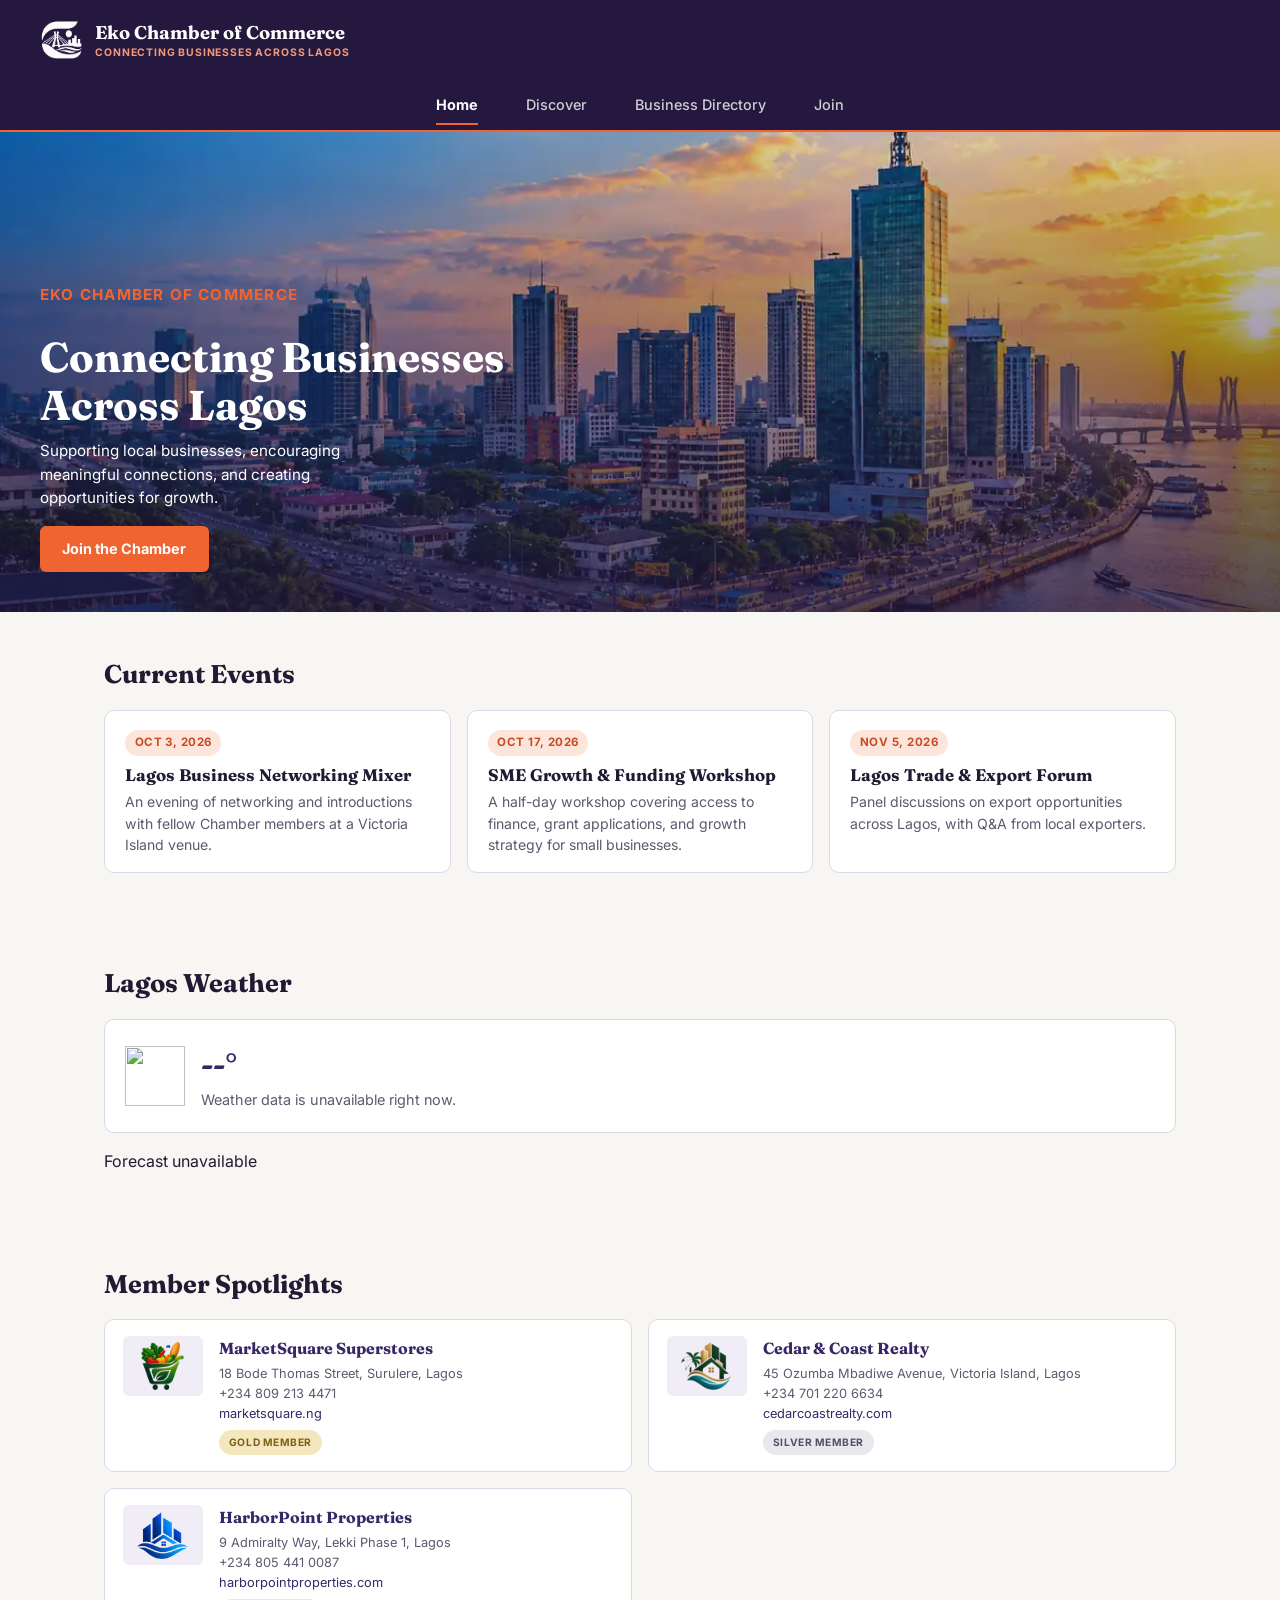
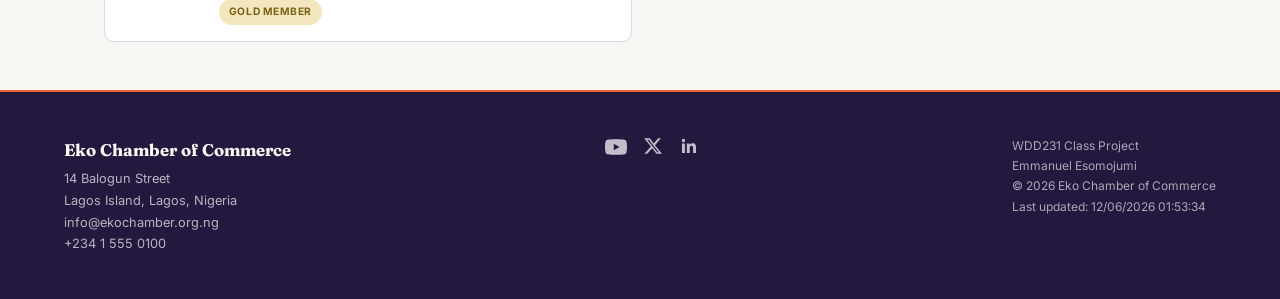
==== chamber/index.html @ 577d2275 "week 03 assignment - homepage done" ====
<!DOCTYPE html>
<html lang="en">

<head>
    <meta charset="UTF-8">
    <meta name="viewport" content="width=device-width, initial-scale=1.0">
    <title>Home | Eko Chamber of Commerce</title>
    <meta name="description"
        content="Discover the Eko Chamber of Commerce, supporting businesses, encouraging connections, and promoting business growth across Lagos, Nigeria.">
    <meta name="author" content="Emmanuel Esomojumi">

    <meta property="og:title" content="Home | Eko Chamber of Commerce">
    <meta property="og:description"
        content="Discover the Eko Chamber of Commerce, supporting businesses, encouraging connections, and promoting business growth across Lagos, Nigeria.">
    <meta property="og:image" content="https://emmanuel-esomojumi.github.io/wdd231/chamber/images/business-logo.webp">
    <meta property="og:url" content="https://emmanuel-esomojumi.github.io/wdd231/chamber/index.html">
    <meta property="og:type" content="website">

    <link rel="preconnect" href="https://fonts.googleapis.com">
    <link rel="preconnect" href="https://fonts.gstatic.com" crossorigin>
    <link
        href="https://fonts.googleapis.com/css2?family=Fraunces:wght@500;600;700&family=Inter:wght@400;500;600&display=swap"
        rel="stylesheet">

    <link rel="icon" href="favicon.ico">
    <link rel="stylesheet" href="styles/normalize.css">
    <link rel="stylesheet" href="styles/small.css">
    <link rel="stylesheet" href="styles/larger.css">

    <script src="scripts/navigation.js" defer></script>
    <script src="scripts/date.js" defer></script>
      <script src="scripts/weather.js" defer></script>
  <script src="scripts/spotlights.js" defer></script>

</head>

<body>
    <div class="site-topbar">
        <header class="site-header">
            <a class="brand" href="index.html">
                <img src="images/business-logo.webp" alt="" class="brand__mark" width="44" height="44">
                <span class="brand__text">
                    <span class="brand__name">Eko Chamber of Commerce</span>
                    <span class="brand__tag">Connecting businesses across Lagos</span>
                </span>
            </a>

            <button class="nav-toggle" id="navToggle" type="button" aria-expanded="false" aria-controls="primaryNav"
                aria-label="Open menu">
                <span class="nav-toggle__bar"></span>
                <span class="nav-toggle__bar"></span>
                <span class="nav-toggle__bar"></span>
            </button>
        </header>

        <nav class="primary-nav" id="primaryNav">
            <ul>
                <li><a href="index.html" aria-current="page">Home</a></li>
                <li><a href="discover.html">Discover</a></li>
                <li><a href="directory.html">Business Directory</a></li>
                <li><a href="join.html">Join</a></li>
            </ul>
        </nav>
    </div>

    <main>
        <section class="hero">
            <img class="hero__image" src="images/chamber-hero.webp"
                alt="Lagos business district showing commercial activity" width="1200" height="600">

            <div class="hero__overlay">
                <div class="hero__content">
                    <p class="hero__eyebrow">Eko Chamber of Commerce</p>

                    <h1>Connecting Businesses Across Lagos</h1>

                    <p>
                        Supporting local businesses, encouraging meaningful connections,
                        and creating opportunities for growth.
                    </p>

                    <a class="button" href="join.html">Join the Chamber</a>
                </div>
            </div>
        </section>

            <section class="events" aria-labelledby="eventsHeading">
      <h2 id="eventsHeading">Current Events</h2>
      <div class="events__grid">
        <article class="event-card">
          <p class="event-card__date">Oct 3, 2026</p>
          <h3>Lagos Business Networking Mixer</h3>
          <p>An evening of networking and introductions with fellow Chamber members at a Victoria Island venue.</p>
        </article>
        <article class="event-card">
          <p class="event-card__date">Oct 17, 2026</p>
          <h3>SME Growth &amp; Funding Workshop</h3>
          <p>A half-day workshop covering access to finance, grant applications, and growth strategy for small businesses.</p>
        </article>
        <article class="event-card">
          <p class="event-card__date">Nov 5, 2026</p>
          <h3>Lagos Trade &amp; Export Forum</h3>
          <p>Panel discussions on export opportunities across Lagos, with Q&amp;A from local exporters.</p>
        </article>
      </div>
    </section>

    <section class="weather" aria-labelledby="weatherHeading">
      <h2 id="weatherHeading">Lagos Weather</h2>
      <div class="weather__current" id="weatherCurrent">
        <img id="weatherIcon" class="weather__icon" src="" alt="" width="60" height="60">
        <div>
          <p class="weather__temp" id="weatherTemp">--&deg;</p>
          <p class="weather__desc" id="weatherDesc">Loading forecast&hellip;</p>
        </div>
      </div>
      <ul class="weather__forecast" id="weatherForecast"></ul>
    </section>

    <section class="spotlights" aria-labelledby="spotlightsHeading">
      <h2 id="spotlightsHeading">Member Spotlights</h2>
      <ul class="spotlight-list" id="spotlightList" aria-live="polite"></ul>
    </section>
    </main>
    <footer class="site-footer">
        <div class="footer__contact">
            <address>
                <strong>Eko Chamber of Commerce</strong>
                14 Balogun Street<br>
                Lagos Island, Lagos, Nigeria<br>
                info@ekochamber.org.ng<br>
                +234 1 555 0100
            </address>
        </div>

        <div class="footer__socials">
            <a href="https://youtube.com" target="_blank" rel="noopener" aria-label="YouTube">
                <svg viewBox="0 0 24 24" width="22" height="22" aria-hidden="true">
                    <path fill="currentColor"
                        d="M23.5 6.2a3 3 0 0 0-2.1-2.1C19.5 3.5 12 3.5 12 3.5s-7.5 0-9.4.6A3 3 0 0 0 .5 6.2 31.6 31.6 0 0 0 0 12a31.6 31.6 0 0 0 .5 5.8 3 3 0 0 0 2.1 2.1c1.9.6 9.4.6 9.4.6s7.5 0 9.4-.6a3 3 0 0 0 2.1-2.1A31.6 31.6 0 0 0 24 12a31.6 31.6 0 0 0-.5-5.8ZM9.6 15.5V8.5L15.8 12Z" />
                </svg>
            </a>
            <a href="https://x.com" target="_blank" rel="noopener" aria-label="X (Twitter)">
                <svg viewBox="0 0 24 24" width="20" height="20" aria-hidden="true">
                    <path fill="currentColor"
                        d="M18.24 2.75h3.29l-7.19 8.22 8.46 10.28h-6.63l-5.19-6.7-5.94 6.7H1.75l7.7-8.8L1.35 2.75h6.8l4.7 6.13 5.39-6.13Zm-1.16 16.62h1.82L7.02 4.53H5.06l12.02 14.84Z" />
                </svg>
            </a>
            <a href="https://linkedin.com" target="_blank" rel="noopener" aria-label="LinkedIn">
                <svg viewBox="0 0 24 24" width="20" height="20" aria-hidden="true">
                    <path fill="currentColor"
                        d="M20.45 20.45h-3.55v-5.57c0-1.33-.02-3.04-1.85-3.04-1.85 0-2.14 1.45-2.14 2.94v5.67H9.36V9h3.41v1.56h.05c.47-.9 1.63-1.85 3.36-1.85 3.6 0 4.27 2.37 4.27 5.45v6.29ZM5.34 7.43a2.06 2.06 0 1 1 0-4.12 2.06 2.06 0 0 1 0 4.12ZM7.12 20.45H3.56V9h3.56v11.45Z" />
                </svg>
            </a>
        </div>

        <div class="footer__dev">
            <p>WDD231 Class Project</p>
            <p>Emmanuel Esomojumi</p>
            <p>&copy; <span id="currentyear"></span> Eko Chamber of Commerce</p>
            <p id="lastModified"></p>
        </div>
    </footer>
</body>

</html>
---- chamber/styles/small.css ----
/* =========================================================
   EKO CHAMBER OF COMMERCE
   Mobile-first design system
   ========================================================= */

:root {
  /* ---------- Core colors ---------- */
  --color-bg: #F7F6F3;
  --color-surface: #FFFFFF;
  --color-surface-soft: #F0EDF7;

  --color-ink: #211A33;
  --color-ink-soft: #5F586F;

  --color-primary: #382766;
  --color-primary-dark: #24183F;
  --color-primary-light: #59468A;

  --color-accent: #F06432;
  --color-accent-dark: #C94B22;
  --color-accent-soft: #FCE5DB;

  --color-border: #DDD8E7;

  /* ---------- Membership ---------- */
  --badge-np-bg: #ECEAF0;
  --badge-np-text: #4D4758;

  --badge-bronze-bg: #F1DFD1;
  --badge-bronze-text: #82512D;

  --badge-silver-bg: #E8E8ED;
  --badge-silver-text: #505263;

  --badge-gold-bg: #F5E7BD;
  --badge-gold-text: #7C6017;

  /* ---------- Typography ---------- */
  --font-heading: "Fraunces", serif;
  --font-body: "Inter", sans-serif;

  /* ---------- Layout ---------- */
  --radius-sm: 6px;
  --radius-md: 10px;
  --radius-lg: 16px;

  --max-width: 72rem;
}


/* =========================================================
   RESET / BASE
   ========================================================= */

* {
  box-sizing: border-box;
  margin: 0;
  padding: 0;
}

html {
  scroll-behavior: smooth;
}

body {
  font-family: var(--font-body);
  background: var(--color-bg);
  color: var(--color-ink);
  line-height: 1.55;
  overflow-x: hidden;
}

img {
  display: block;
  max-width: 100%;
}

a {
  color: var(--color-primary);
  text-decoration: none;
}

button {
  font: inherit;
  cursor: pointer;
}

ul {
  list-style: none;
}

address {
  font-style: normal;
}

h1,
h2,
h3 {
  font-family: var(--font-heading);
  color: var(--color-ink);
  line-height: 1.15;
}

:focus-visible {
  outline: 3px solid var(--color-accent);
  outline-offset: 3px;
}


/* =========================================================
   HEADER
   ========================================================= */

.site-header {
  display: flex;
  align-items: center;
  justify-content: space-between;

  padding: 1rem 1.25rem;

  background: var(--color-primary-dark);
}


/* ---------- Brand ---------- */

.brand {
  display: flex;
  align-items: center;
  gap: 0.7rem;
}

.brand__mark {
  flex-shrink: 0;
}

.brand__text {
  display: flex;
  flex-direction: column;
  line-height: 1.15;
}

.brand__name {
  font-family: var(--font-heading);
  font-size: 1.05rem;
  font-weight: 700;
  color: #FFFFFF;
}

.brand__tag {
  margin-top: 0.2rem;

  color: #F49A78;

  font-size: 0.65rem;
  font-weight: 700;

  letter-spacing: 0.08em;
  text-transform: uppercase;
}

.site-topbar {
  position: sticky;
  top: 0;
  z-index: 100;
}


/* ---------- Mobile menu button ---------- */

.nav-toggle {
  width: 42px;
  height: 42px;

  display: flex;
  flex-direction: column;
  align-items: center;
  justify-content: center;

  gap: 5px;

  background: transparent;

  border: 1px solid rgba(255, 255, 255, 0.18);
  border-radius: var(--radius-sm);
}

.nav-toggle__bar {
  width: 22px;
  height: 2px;

  background: #FFFFFF;

  border-radius: 2px;

  transition:
    transform 0.2s ease,
    opacity 0.2s ease;
}

.nav-toggle[aria-expanded="true"] .nav-toggle__bar:nth-child(1) {
  transform: translateY(7px) rotate(45deg);
}

.nav-toggle[aria-expanded="true"] .nav-toggle__bar:nth-child(2) {
  opacity: 0;
}

.nav-toggle[aria-expanded="true"] .nav-toggle__bar:nth-child(3) {
  transform: translateY(-7px) rotate(-45deg);
}


/* =========================================================
   NAVIGATION
   ========================================================= */

.primary-nav {
  max-height: 0;

  overflow: hidden;

  border-bottom: 2px solid var(--color-accent);

  background: var(--color-primary-dark);

  transition: max-height 0.25s ease;
}

.primary-nav.is-open {
  max-height: 260px;
}

.primary-nav ul {
  display: flex;
  flex-direction: column;
}

.primary-nav a {
  display: block;

  padding: 0.85rem 1.25rem;

  color: rgba(255, 255, 255, 0.78);

  font-size: 0.9rem;
  font-weight: 500;

  border-top: 1px solid rgba(255, 255, 255, 0.08);
}

.primary-nav a:hover,
.primary-nav a[aria-current="page"] {
  color: #FFFFFF;
}

.primary-nav a[aria-current="page"] {
  font-weight: 700;
  background: rgba(255, 255, 255, 0.06);
}


/* =========================================================
   PAGE HEADING
   ========================================================= */

.heading-band {
  background: var(--color-primary);

  padding: 2.5rem 1.25rem 2.35rem;

  text-align: center;
}

.heading-band__inner {
  max-width: var(--max-width);
  margin-inline: auto;
}

.heading-band h1 {
  color: #FFFFFF;

  font-size: clamp(2rem, 8vw, 2.8rem);

  letter-spacing: -0.02em;
}

.heading-band .page-heading__subtitle {
  margin-top: 0.5rem;

  color: rgba(255, 255, 255, 0.82);

  font-size: 0.95rem;
}

/* =========================================================
   HERO
   ========================================================= */

.hero {
  position: relative;
  overflow: hidden;
  width: 100%;
  max-width: none;
  margin-inline: 0;
  padding: 0;
  height: clamp(280px, 45vw, 480px);
}

.hero__image {
  width: 100%;
  height: 100%;
  display: block;
  object-fit: cover;
}

.hero__overlay {
  position: absolute;
  inset: 0;
  background: linear-gradient(180deg, rgba(36, 24, 63, 0.15), rgba(36, 24, 63, 0.78));
  display: flex;
  align-items: flex-end;
}

.hero__content {
  padding: 1.5rem 1.25rem 2rem;
  color: #fff;
  max-width: 40rem;
}

.hero__eyebrow {
  font-size: 0.72rem;
  font-weight: 700;
  letter-spacing: 0.08em;
  text-transform: uppercase;
  color: var(--color-accent);
  margin-bottom: 0.5rem;
}

.hero h1 {
  color: #fff;
  font-size: clamp(1.8rem, 7vw, 2.6rem);
  margin-bottom: 0.6rem;
}

.hero__content p {
  font-size: 0.95rem;
  margin-bottom: 1rem;
  max-width: 34ch;
}

.button {
  display: inline-block;
  background: var(--color-accent);
  color: #fff;
  font-weight: 700;
  padding: 0.75rem 1.4rem;
  border-radius: var(--radius-sm);
  font-size: 0.9rem;
}

.button:hover {
  background: var(--color-accent-dark);
}


/* =========================================================
   GENERAL CONTENT
   ========================================================= */

main>section,
main>.panel {
  max-width: var(--max-width);

  margin-inline: auto;

  padding: 2.5rem 1.25rem;
}

.page-heading__subtitle {
  margin-top: 0.4rem;

  color: var(--color-ink-soft);

  font-size: 0.95rem;
}


/* =========================================================
   DIRECTORY CONTROLS
   ========================================================= */

.directory__controls {
  display: flex;
  align-items: center;
  justify-content: space-between;

  gap: 1rem;

  flex-wrap: wrap;

  margin: 0 0 1.75rem;
}

.view-toggle {
  display: flex;
  gap: 0.5rem;
}

.view-btn {
  min-width: 78px;

  padding: 0.6rem 0.9rem;

  border: 1px solid var(--color-border);
  border-radius: var(--radius-sm);

  background: var(--color-surface);
  color: var(--color-ink);

  font-size: 0.82rem;
  font-weight: 600;

  transition:
    background-color 0.15s ease,
    color 0.15s ease,
    border-color 0.15s ease;
}

.view-btn:hover {
  border-color: var(--color-primary);
}

.view-btn.is-active {
  background: var(--color-primary);

  border-color: var(--color-primary);

  color: #FFFFFF;
}

.directory__count {
  color: var(--color-ink-soft);

  font-size: 0.8rem;
}


/* =========================================================
   DIRECTORY GRID
   ========================================================= */

.directory-list {
  display: grid;
  min-height: 600px;

  grid-template-columns: 1fr;

  gap: 1.5rem;
}


/* =========================================================
   MEMBER CARD
   ========================================================= */

.member-card {
  display: flex;
  flex-direction: column;

  overflow: hidden;

  background: var(--color-surface);

  border: 1px solid var(--color-border);
  border-radius: var(--radius-md);

  transition:
    border-color 0.2s ease,
    transform 0.2s ease,
    box-shadow 0.2s ease;
}

.member-card:hover {
  border-color: #C9C0DA;

  transform: translateY(-2px);

  box-shadow: 0 8px 24px rgba(36, 24, 63, 0.08);
}


/* =========================================================
   BUSINESS LOGO
   ========================================================= */

.member-card__logo {
  min-height: 130px;

  display: grid;
  place-items: center;

  padding: 1.25rem;

  background: var(--color-surface-soft);

  border-bottom: 1px solid var(--color-border);
}

.member-card__logo img {
  width: min(100%, 180px);
  height: 90px;

  object-fit: contain;
}


/* =========================================================
   CARD BODY
   ========================================================= */

.member-card__body {
  flex: 1;

  display: flex;
  flex-direction: column;

  gap: 0;

  padding: 1.35rem 1.3rem 1.4rem;
}


/* ---------- Category ---------- */

.member-card__category {
  margin-bottom: 0.45rem;

  color: var(--color-primary-light);

  font-size: 0.65rem;
  font-weight: 700;

  letter-spacing: 0.07em;
  text-transform: uppercase;
}


/* ---------- Business name ---------- */

.member-card__name {
  margin: 0;

  color: var(--color-primary);

  font-family: var(--font-heading);

  font-size: 1.2rem;
  font-weight: 700;

  line-height: 1.2;
}


/* ---------- Tagline ---------- */

.member-card__tagline {
  margin-top: 0.4rem;

  color: var(--color-ink-soft);

  font-size: 0.84rem;

  line-height: 1.5;
}


/* ---------- Description ---------- */

.member-card__description {
  margin-top: 1rem;

  color: var(--color-ink);

  font-size: 0.82rem;

  line-height: 1.6;

  max-width: 42ch;

  display: -webkit-box;

  -webkit-box-orient: vertical;
  -webkit-line-clamp: 3;


  overflow: hidden;
}


/* =========================================================
   MEMBER DETAILS / CONTACT
   ========================================================= */

.member-card__details {
  display: flex;
  flex-direction: column;

  gap: 0.4rem;

  margin-top: 1.2rem;

  padding-top: 1rem;

  border-top: 1px solid var(--color-border);

  font-size: 0.78rem;
}

.member-card__details strong {
  color: var(--color-ink);

  font-weight: 600;
}

.member-card__details a {
  color: var(--color-primary);

  font-weight: 600;
}

.member-card__details a:hover {
  color: var(--color-accent-dark);

  text-decoration: underline;
}


/* =========================================================
   MEMBERSHIP BADGE
   ========================================================= */

.member-card__footer {
  display: flex;
  justify-content: flex-end;

  margin-top: auto;

  padding-top: 1rem;
}

.badge {
  display: inline-block;

  padding: 0.3rem 0.65rem;

  border-radius: 999px;

  font-size: 0.64rem;
  font-weight: 700;

  letter-spacing: 0.05em;

  text-transform: uppercase;
}

.badge-np {
  background: var(--badge-np-bg);
  color: var(--badge-np-text);
}

.badge-bronze {
  background: var(--badge-bronze-bg);
  color: var(--badge-bronze-text);
}

.badge-silver {
  background: var(--badge-silver-bg);
  color: var(--badge-silver-text);
}

.badge-gold {
  background: var(--badge-gold-bg);
  color: var(--badge-gold-text);
}


/* =========================================================
   LIST VIEW
   ========================================================= */

.directory-list.is-list-view {
  grid-template-columns: 1fr;

  gap: 0.75rem;
}

.directory-list.is-list-view .member-card {
  flex-direction: row;

  align-items: center;
}

.directory-list.is-list-view .member-card__logo {
  display: none;
}

.directory-list.is-list-view .member-card__body {
  flex-direction: row;

  align-items: center;

  flex-wrap: wrap;

  gap: 0.5rem 1.5rem;

  padding: 1rem 1.25rem;
}

.directory-list.is-list-view .member-card__category,
.directory-list.is-list-view .member-card__tagline,
.directory-list.is-list-view .member-card__description {
  display: none;
}

.directory-list.is-list-view .member-card__details {
  flex-direction: row;

  align-items: center;

  flex-wrap: wrap;

  gap: 0.4rem 1.25rem;

  margin-top: 0;

  padding-top: 0;

  border-top: none;
}

.directory-list.is-list-view .member-card__footer {
  margin-top: 0;

  padding-top: 0;
}


/* =========================================================
   FOOTER
   ========================================================= */

.site-footer {
  display: flex;
  flex-direction: column;
  align-items: center;

  gap: 1.25rem;

  padding: 2.5rem 1.25rem;

  background: var(--color-primary-dark);

  border-top: 2px solid var(--color-accent);

  text-align: center;
}

.footer__contact address {
  color: rgba(255, 255, 255, 0.68);

  font-size: 0.8rem;

  line-height: 1.7;
}

.footer__contact address strong {
  display: block;

  margin-bottom: 0.25rem;

  color: #FFFFFF;

  font-family: var(--font-heading);

  font-size: 1.05rem;
}

.footer__socials {
  display: flex;

  gap: 1rem;
}

.footer__socials a {
  color: rgba(255, 255, 255, 0.72);

  transition: color 0.15s ease;
}

.footer__socials a:hover {
  color: var(--color-accent);
}

.footer__dev {
  color: rgba(255, 255, 255, 0.62);

  font-size: 0.75rem;

  line-height: 1.7;
}

/* =========================================================
   CURRENT EVENTS
   ========================================================= */

.events h2,
.weather h2,
.spotlights h2 {
  font-size: 1.6rem;
  margin-bottom: 1.25rem;
}

.events__grid {
  display: grid;
  grid-template-columns: 1fr;
  gap: 1rem;
}

.event-card {
  background: var(--color-surface);
  border: 1px solid var(--color-border);
  border-radius: var(--radius-md);
  padding: 1.1rem 1.25rem;
}

.event-card__date {
  display: inline-block;
  background: var(--color-accent-soft);
  color: var(--color-accent-dark);
  font-size: 0.72rem;
  font-weight: 700;
  letter-spacing: 0.04em;
  text-transform: uppercase;
  padding: 0.25rem 0.6rem;
  border-radius: 999px;
  margin-bottom: 0.6rem;
}

.event-card h3 {
  font-size: 1.05rem;
  margin-bottom: 0.4rem;
}

.event-card p:last-child {
  color: var(--color-ink-soft);
  font-size: 0.88rem;
  line-height: 1.5;
}


/* =========================================================
   WEATHER
   ========================================================= */

.weather__current {
  display: flex;
  align-items: center;
  gap: 1rem;
  background: var(--color-surface);
  border: 1px solid var(--color-border);
  border-radius: var(--radius-md);
  padding: 1.25rem;
  margin-bottom: 1rem;
}

.weather__icon {
  flex-shrink: 0;
}

.weather__temp {
  font-family: var(--font-heading);
  font-size: 2rem;
  font-weight: 700;
  color: var(--color-primary);
}

.weather__desc {
  color: var(--color-ink-soft);
  font-size: 0.9rem;
}

.weather__forecast {
  display: grid;
  grid-template-columns: repeat(3, 1fr);
  gap: 0.75rem;
}

.weather__forecast-day {
  background: var(--color-surface-soft);
  border-radius: var(--radius-sm);
  padding: 0.85rem 0.5rem;
  text-align: center;
}

.weather__forecast-label {
  font-size: 0.78rem;
  color: var(--color-ink-soft);
  text-transform: uppercase;
  letter-spacing: 0.04em;
  margin-bottom: 0.3rem;
}

.weather__forecast-temp {
  font-family: var(--font-heading);
  font-weight: 700;
  color: var(--color-ink);
}


/* =========================================================
   MEMBER SPOTLIGHTS
   ========================================================= */

.spotlight-list {
  display: grid;
  grid-template-columns: 1fr;
  gap: 1rem;
}

.spotlight-card {
  display: flex;
  gap: 1rem;
  align-items: center;
  background: var(--color-surface);
  border: 1px solid var(--color-border);
  border-radius: var(--radius-md);
  padding: 1rem 1.1rem;
}

.spotlight-card__logo {
  flex-shrink: 0;
  width: 80px;
  height: 60px;
  display: flex;
  align-items: center;
  justify-content: center;
  background: var(--color-surface-soft);
  border-radius: var(--radius-sm);
  padding: 0.4rem;
}

.spotlight-card__logo img {
  width: 100%;
  height: 100%;
  object-fit: contain;
}

.spotlight-card__name {
  font-family: var(--font-heading);
  font-weight: 700;
  color: var(--color-primary);
  margin-bottom: 0.2rem;
}

.spotlight-card__detail {
  font-size: 0.8rem;
  color: var(--color-ink-soft);
}

.spotlight-card__detail a {
  color: var(--color-primary);
}

.spotlight-card .badge {
  margin-top: 0.4rem;
  display: inline-block;
}
---- chamber/styles/larger.css ----
/* =========================================================
   TABLET / DESKTOP
   ========================================================= */

@media (min-width: 700px) {

  /* ---------- Header ---------- */

  .site-header {
    padding: 1.15rem 2.5rem;
  }

  .brand__name {
    font-size: 1.15rem;
  }

  .nav-toggle {
    display: none;
  }


  /* ---------- Navigation ---------- */

  .primary-nav {
    max-height: none;
    overflow: visible;
  }

  .primary-nav ul {
    max-width: var(--max-width);
    margin-inline: auto;

    display: flex;
    flex-direction: row;
    justify-content: center;
  }

  .primary-nav a {
    position: relative;

    padding: 0.85rem 1.5rem;

    border-top: none;
  }

  .primary-nav a::after {
    content: "";

    position: absolute;
    left: 1.5rem;
    right: 1.5rem;
    bottom: 0.35rem;

    height: 2px;

    background: var(--color-accent);

    transform: scaleX(0);
    transform-origin: center;

    transition: transform 0.2s ease;
  }

  .primary-nav a:hover::after,
  .primary-nav a[aria-current="page"]::after {
    transform: scaleX(1);
  }

  .primary-nav a[aria-current="page"] {
    background: transparent;
  }

    /* ---------- Hero ---------- */

  .hero__content {
    padding: 2.5rem;
  }

  /* ---------- Heading ---------- */

  .heading-band {
    padding: 3.25rem 2.5rem 3rem;
  }

  .heading-band h1 {
    font-size: clamp(2.5rem, 4vw, 3.25rem);
  }

  .heading-band .page-heading__subtitle {
    font-size: 1rem;
  }


  /* ---------- Main content ---------- */

  main > section,
  main > .panel {
    padding: 3rem 2.5rem;
  }


  /* ---------- Directory ---------- */

  .directory-list {
    grid-template-columns: repeat(3, minmax(0, 1fr));
    gap: 1.5rem;
  }

  .member-card__logo {
    min-height: 140px;
    padding: 1.5rem;
  }

  .member-card__body {
    padding: 1.45rem 1.4rem 1.5rem;
  }

    /* ---------- Events / Spotlights ---------- */

  .events__grid {
    grid-template-columns: repeat(3, 1fr);
  }

  .spotlight-list {
    grid-template-columns: repeat(2, 1fr);
  }

  .spotlight-card {
    align-items: flex-start;
  }

  /* ---------- Footer ---------- */

  .site-footer {
    flex-direction: row;
    align-items: flex-start;
    justify-content: space-between;

    padding: 2.75rem 2.5rem;

    text-align: left;
  }

  .footer__contact address {
    text-align: left;
  }
}


/* =========================================================
   DESKTOP
   ========================================================= */

@media (min-width: 1000px) {

  .directory-list {
    grid-template-columns: repeat(3, minmax(0, 1fr));
    gap: 1.75rem;
  }

  .member-card__logo {
    min-height: 145px;
    padding: 1.5rem;
  }

  .member-card__body {
    padding: 1.5rem 1.5rem 1.55rem;
  }

  .member-card__name {
    font-size: 1.25rem;
  }

  .member-card__description {
    font-size: 0.83rem;
  }

  .site-footer {
    padding-inline: max(
      2.5rem,
      calc((100% - var(--max-width)) / 2)
    );
  }
}


/* =========================================================
   VERY WIDE SCREEN
   ========================================================= */

@media (min-width: 1200px) {

  .heading-band {
    padding-top: 3.75rem;
    padding-bottom: 3.5rem;
  }

  .directory-list {
    gap: 2rem;
  }

  .member-card__body {
    padding: 1.6rem 1.6rem 1.65rem;
  }
}
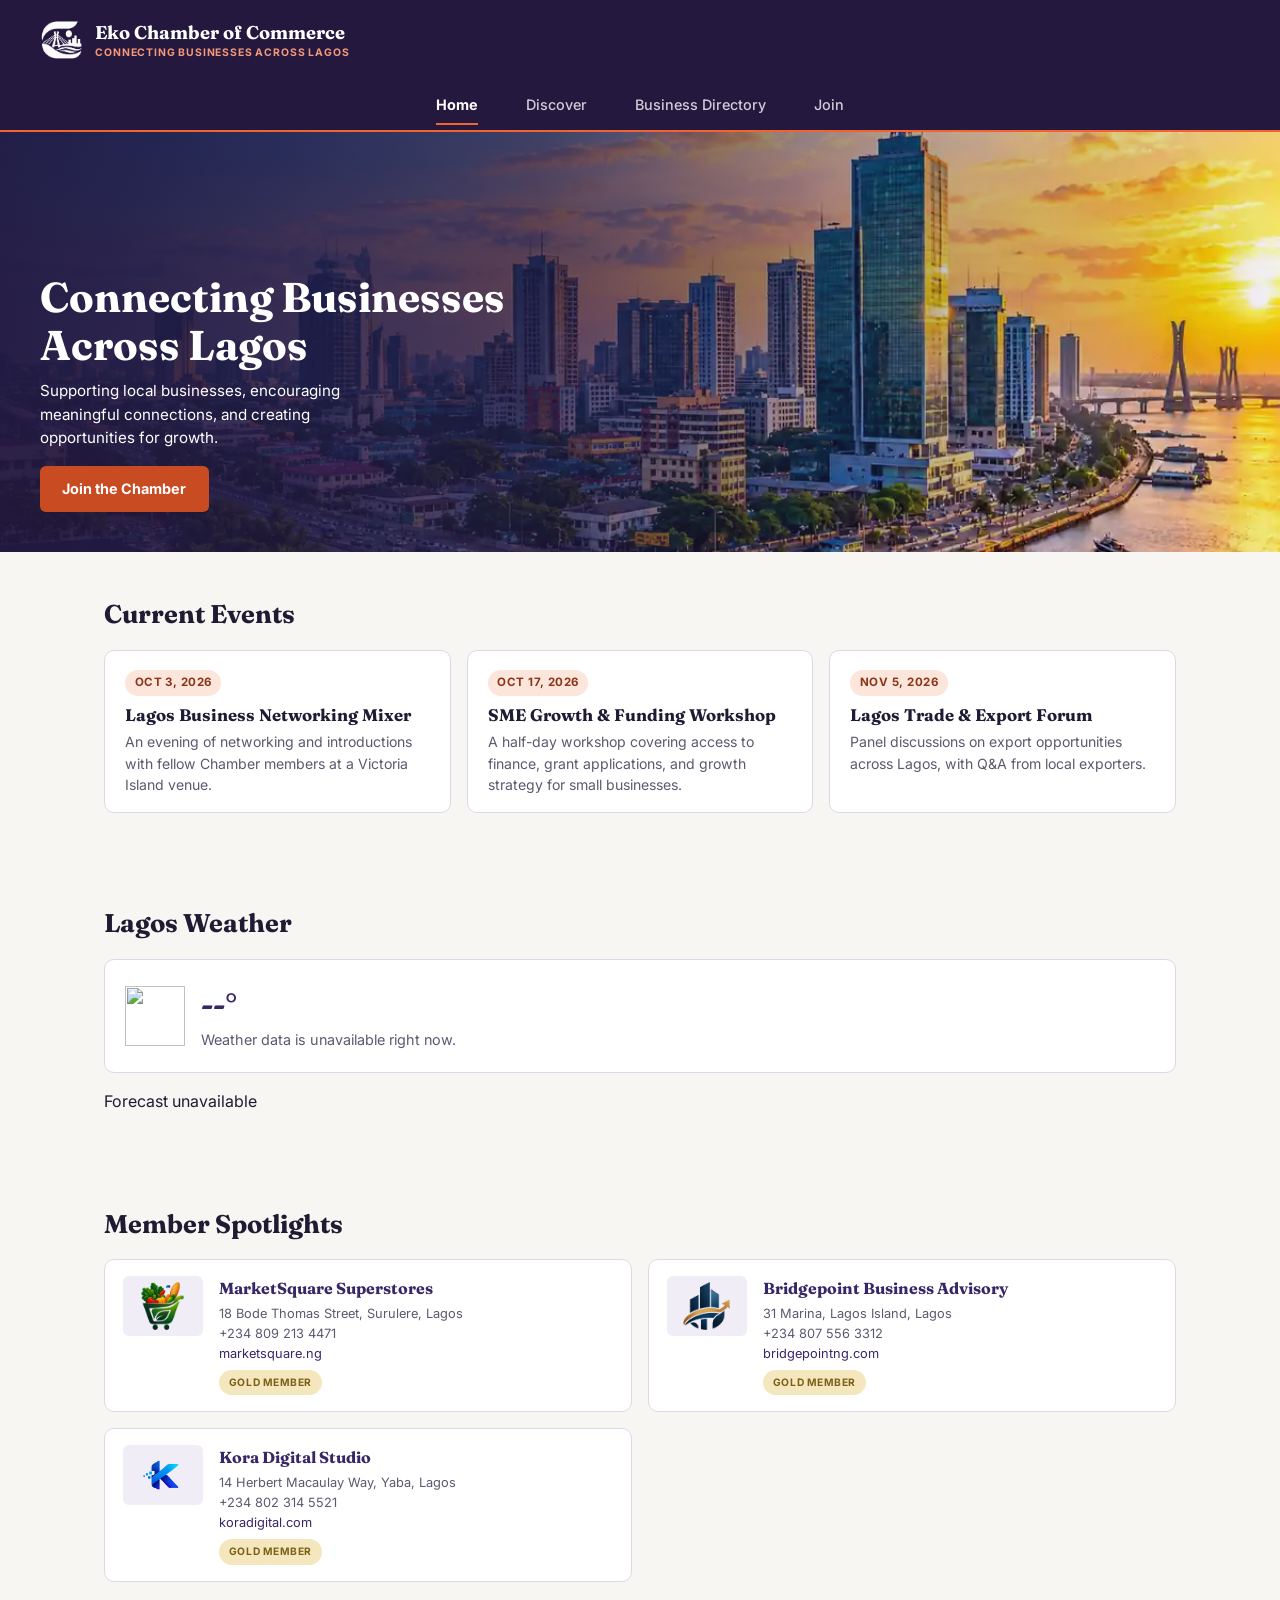
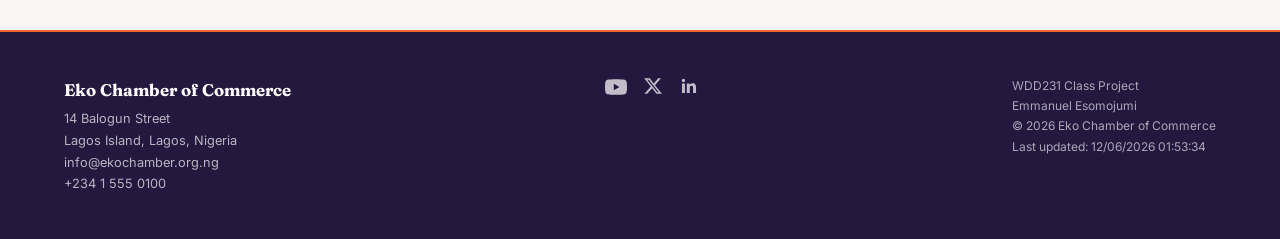
==== commit be3e1dce: "color pallete adjusted" ====
--- a/chamber/index.html
+++ b/chamber/index.html
@@ -70,7 +70,6 @@
 
             <div class="hero__overlay">
                 <div class="hero__content">
-                    <p class="hero__eyebrow">Eko Chamber of Commerce</p>
 
                     <h1>Connecting Businesses Across Lagos</h1>
 
--- a/chamber/styles/small.css
+++ b/chamber/styles/small.css
@@ -18,6 +18,7 @@
 
   --color-accent: #F06432;
   --color-accent-dark: #C94B22;
+  --color-accent-strong: #8A3517;
   --color-accent-soft: #FCE5DB;
 
   --color-border: #DDD8E7;
@@ -304,7 +305,7 @@
   max-width: none;
   margin-inline: 0;
   padding: 0;
-  height: clamp(280px, 45vw, 480px);
+  height: clamp(260px, 40vw, 420px);
 }
 
 .hero__image {
@@ -317,9 +318,15 @@
 .hero__overlay {
   position: absolute;
   inset: 0;
-  background: linear-gradient(180deg, rgba(36, 24, 63, 0.15), rgba(36, 24, 63, 0.78));
+
   display: flex;
   align-items: flex-end;
+
+  background: linear-gradient(90deg,
+      rgba(36, 24, 63, 0.92) 0%,
+      rgba(36, 24, 63, 0.72) 42%,
+      rgba(36, 24, 63, 0.25) 75%,
+      rgba(36, 24, 63, 0.05) 100%);
 }
 
 .hero__content {
@@ -351,7 +358,7 @@
 
 .button {
   display: inline-block;
-  background: var(--color-accent);
+  background: var(--color-accent-dark);
   color: #fff;
   font-weight: 700;
   padding: 0.75rem 1.4rem;
@@ -837,7 +844,7 @@
 .event-card__date {
   display: inline-block;
   background: var(--color-accent-soft);
-  color: var(--color-accent-dark);
+  color: var(--color-accent-strong);
   font-size: 0.72rem;
   font-weight: 700;
   letter-spacing: 0.04em;
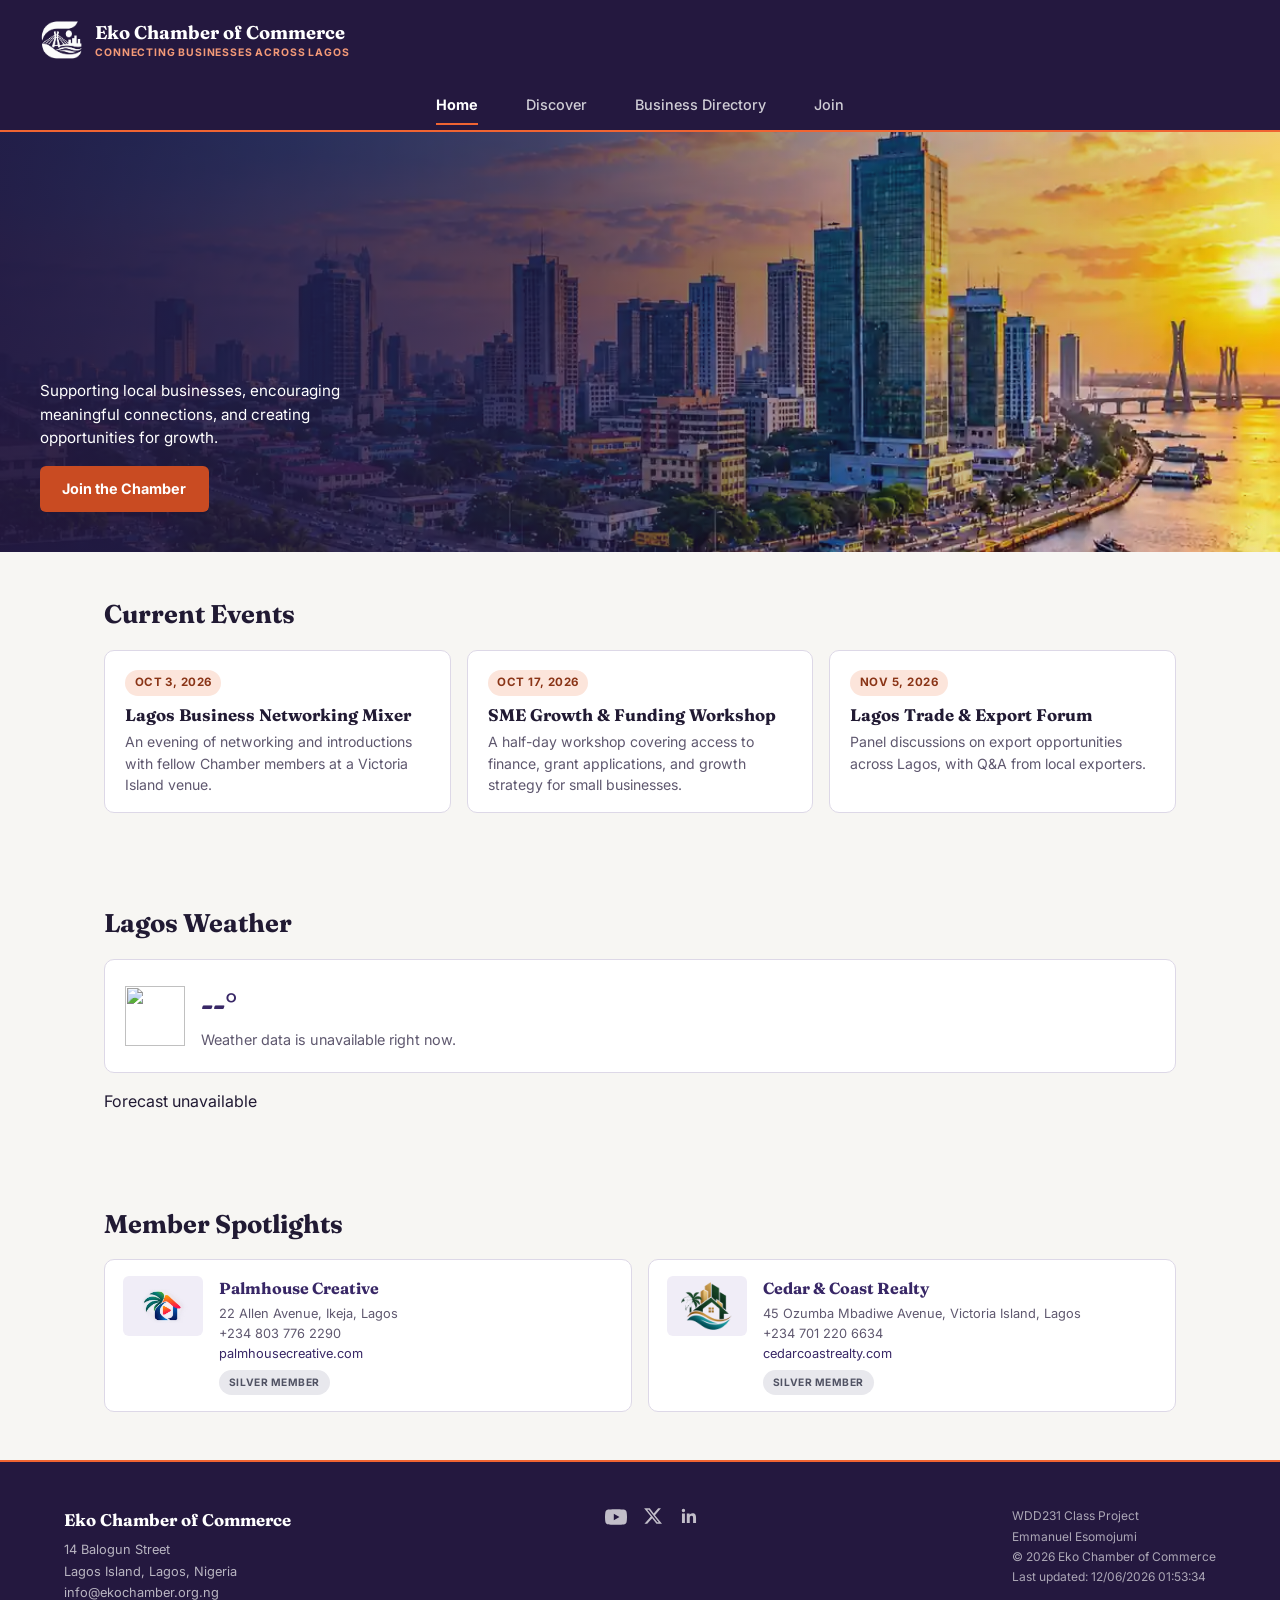
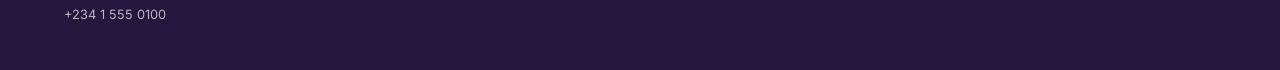
==== commit 37fe2311: "testing color violation" ====
--- a/chamber/index.html
+++ b/chamber/index.html
@@ -70,8 +70,7 @@
 
             <div class="hero__overlay">
                 <div class="hero__content">
-
-                    <h1>Connecting Businesses Across Lagos</h1>
+                  
 
                     <p>
                         Supporting local businesses, encouraging meaningful connections,
--- a/chamber/styles/small.css
+++ b/chamber/styles/small.css
@@ -318,10 +318,9 @@
 .hero__overlay {
   position: absolute;
   inset: 0;
-
   display: flex;
   align-items: flex-end;
-
+  background-color: var(--color-primary-dark);
   background: linear-gradient(90deg,
       rgba(36, 24, 63, 0.92) 0%,
       rgba(36, 24, 63, 0.72) 42%,
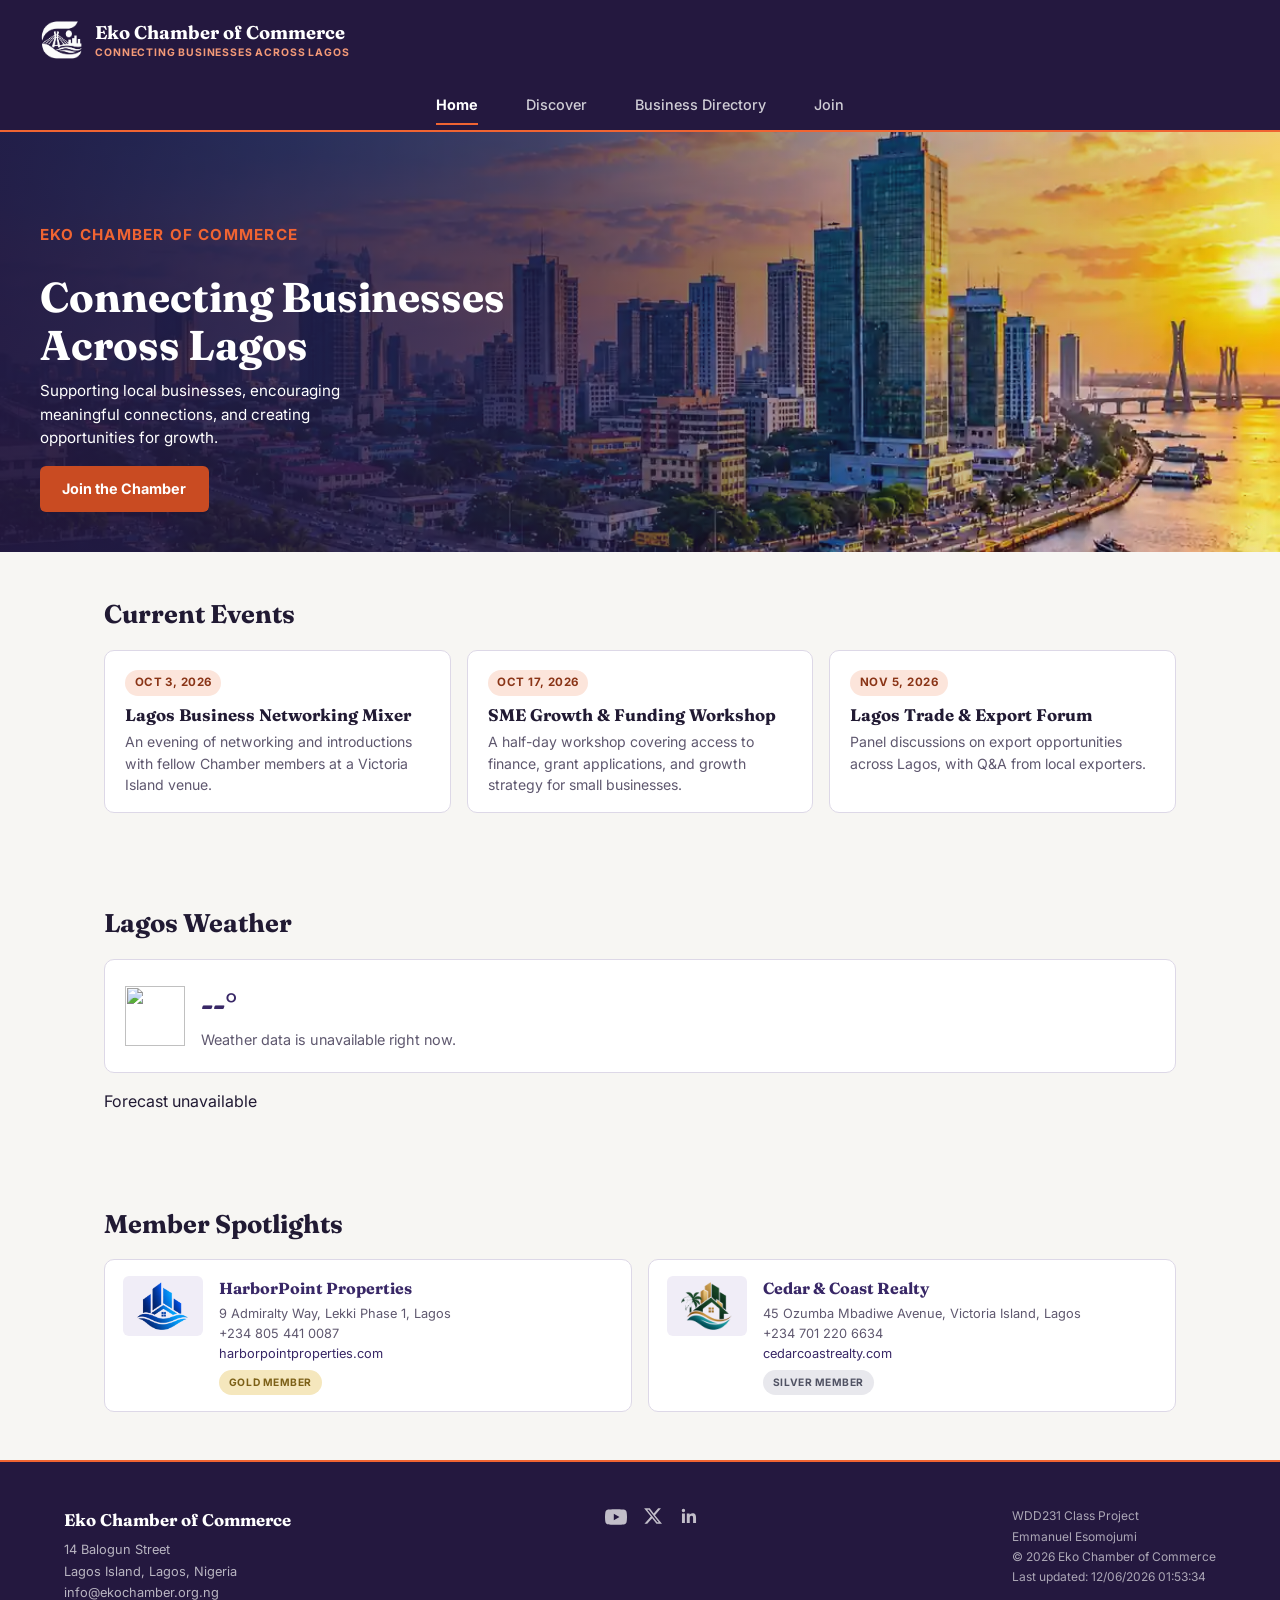
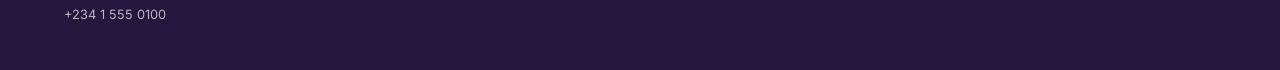
==== commit 60e4880f: "color contrast adjustment" ====
--- a/chamber/index.html
+++ b/chamber/index.html
@@ -29,8 +29,8 @@
 
     <script src="scripts/navigation.js" defer></script>
     <script src="scripts/date.js" defer></script>
-      <script src="scripts/weather.js" defer></script>
-  <script src="scripts/spotlights.js" defer></script>
+    <script src="scripts/weather.js" defer></script>
+    <script src="scripts/spotlights.js" defer></script>
 
 </head>
 
@@ -70,7 +70,9 @@
 
             <div class="hero__overlay">
                 <div class="hero__content">
-                  
+                    <p class="hero__eyebrow">Eko Chamber of Commerce</p>
+
+                    <h1>Connecting Businesses Across Lagos</h1>
 
                     <p>
                         Supporting local businesses, encouraging meaningful connections,
@@ -82,43 +84,45 @@
             </div>
         </section>
 
-            <section class="events" aria-labelledby="eventsHeading">
-      <h2 id="eventsHeading">Current Events</h2>
-      <div class="events__grid">
-        <article class="event-card">
-          <p class="event-card__date">Oct 3, 2026</p>
-          <h3>Lagos Business Networking Mixer</h3>
-          <p>An evening of networking and introductions with fellow Chamber members at a Victoria Island venue.</p>
-        </article>
-        <article class="event-card">
-          <p class="event-card__date">Oct 17, 2026</p>
-          <h3>SME Growth &amp; Funding Workshop</h3>
-          <p>A half-day workshop covering access to finance, grant applications, and growth strategy for small businesses.</p>
-        </article>
-        <article class="event-card">
-          <p class="event-card__date">Nov 5, 2026</p>
-          <h3>Lagos Trade &amp; Export Forum</h3>
-          <p>Panel discussions on export opportunities across Lagos, with Q&amp;A from local exporters.</p>
-        </article>
-      </div>
-    </section>
+        <section class="events" aria-labelledby="eventsHeading">
+            <h2 id="eventsHeading">Current Events</h2>
+            <div class="events__grid">
+                <article class="event-card">
+                    <p class="event-card__date">Oct 3, 2026</p>
+                    <h3>Lagos Business Networking Mixer</h3>
+                    <p>An evening of networking and introductions with fellow Chamber members at a Victoria Island
+                        venue.</p>
+                </article>
+                <article class="event-card">
+                    <p class="event-card__date">Oct 17, 2026</p>
+                    <h3>SME Growth &amp; Funding Workshop</h3>
+                    <p>A half-day workshop covering access to finance, grant applications, and growth strategy for small
+                        businesses.</p>
+                </article>
+                <article class="event-card">
+                    <p class="event-card__date">Nov 5, 2026</p>
+                    <h3>Lagos Trade &amp; Export Forum</h3>
+                    <p>Panel discussions on export opportunities across Lagos, with Q&amp;A from local exporters.</p>
+                </article>
+            </div>
+        </section>
 
-    <section class="weather" aria-labelledby="weatherHeading">
-      <h2 id="weatherHeading">Lagos Weather</h2>
-      <div class="weather__current" id="weatherCurrent">
-        <img id="weatherIcon" class="weather__icon" src="" alt="" width="60" height="60">
-        <div>
-          <p class="weather__temp" id="weatherTemp">--&deg;</p>
-          <p class="weather__desc" id="weatherDesc">Loading forecast&hellip;</p>
-        </div>
-      </div>
-      <ul class="weather__forecast" id="weatherForecast"></ul>
-    </section>
+        <section class="weather" aria-labelledby="weatherHeading">
+            <h2 id="weatherHeading">Lagos Weather</h2>
+            <div class="weather__current" id="weatherCurrent">
+                <img id="weatherIcon" class="weather__icon" src="" alt="" width="60" height="60">
+                <div>
+                    <p class="weather__temp" id="weatherTemp">--&deg;</p>
+                    <p class="weather__desc" id="weatherDesc">Loading forecast&hellip;</p>
+                </div>
+            </div>
+            <ul class="weather__forecast" id="weatherForecast"></ul>
+        </section>
 
-    <section class="spotlights" aria-labelledby="spotlightsHeading">
-      <h2 id="spotlightsHeading">Member Spotlights</h2>
-      <ul class="spotlight-list" id="spotlightList" aria-live="polite"></ul>
-    </section>
+        <section class="spotlights" aria-labelledby="spotlightsHeading">
+            <h2 id="spotlightsHeading">Member Spotlights</h2>
+            <ul class="spotlight-list" id="spotlightList" aria-live="polite"></ul>
+        </section>
     </main>
     <footer class="site-footer">
         <div class="footer__contact">
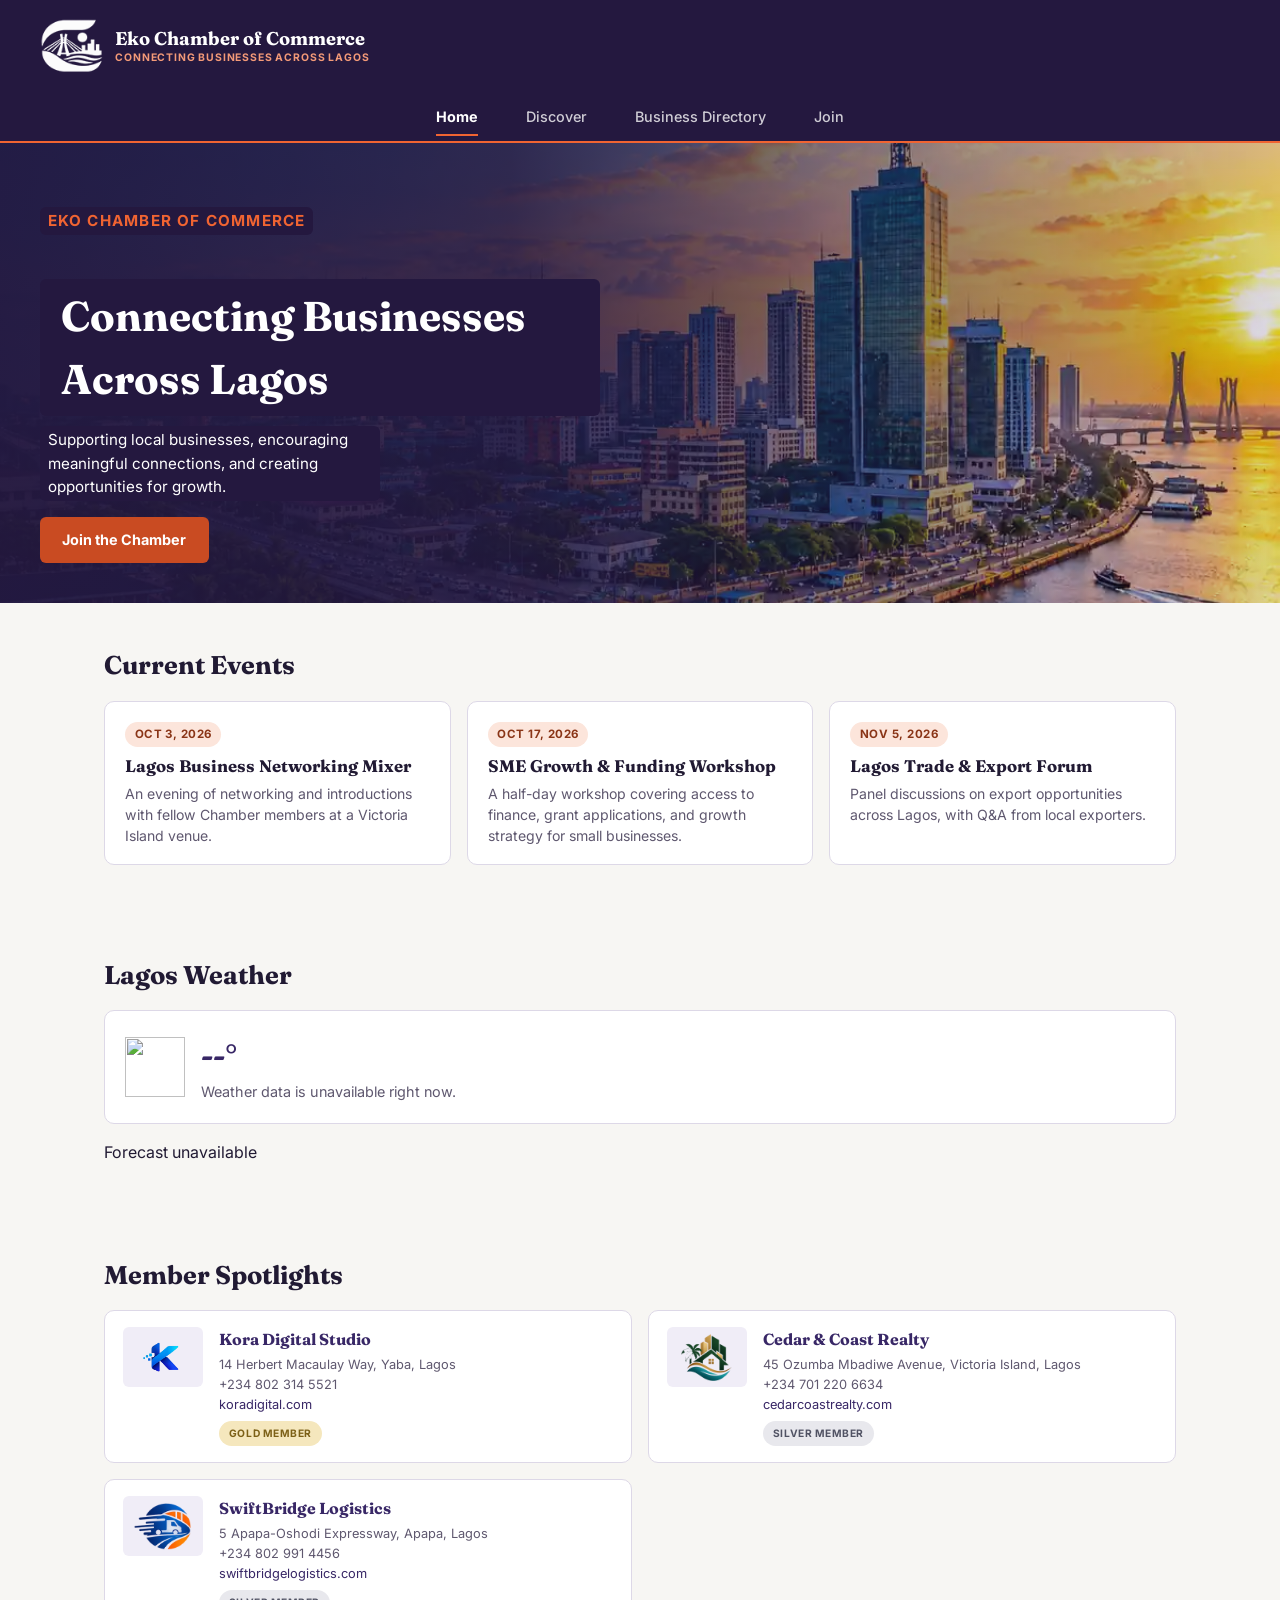
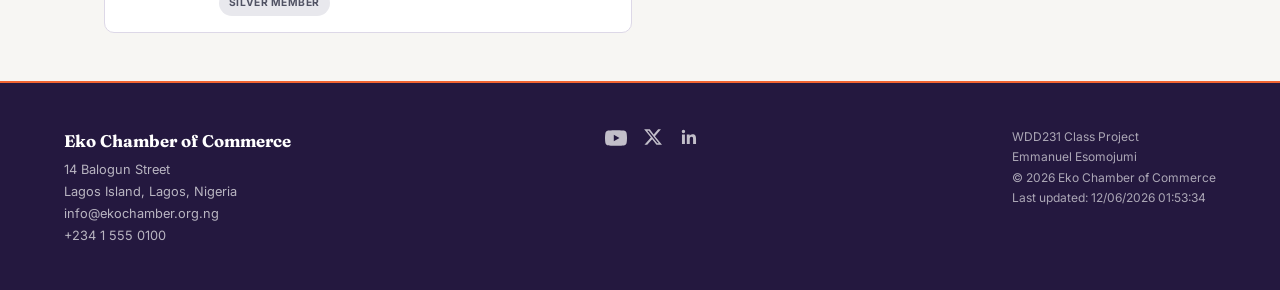
==== commit 5a652aa8: "color violation fixed" ====
--- a/chamber/index.html
+++ b/chamber/index.html
@@ -38,7 +38,7 @@
     <div class="site-topbar">
         <header class="site-header">
             <a class="brand" href="index.html">
-                <img src="images/business-logo.webp" alt="" class="brand__mark" width="44" height="44">
+                <img src="images/business-logo.webp" alt="" class="brand__mark" width="80" height="69">
                 <span class="brand__text">
                     <span class="brand__name">Eko Chamber of Commerce</span>
                     <span class="brand__tag">Connecting businesses across Lagos</span>
--- a/chamber/styles/small.css
+++ b/chamber/styles/small.css
@@ -132,7 +132,10 @@
 }
 
 .brand__mark {
+  width: 52px;
+  height: auto;
   flex-shrink: 0;
+  display: block;
 }
 
 .brand__text {
@@ -305,7 +308,7 @@
   max-width: none;
   margin-inline: 0;
   padding: 0;
-  height: clamp(260px, 40vw, 420px);
+ height: clamp(300px, 44vw, 460px);
 }
 
 .hero__image {
@@ -320,18 +323,20 @@
   inset: 0;
   display: flex;
   align-items: flex-end;
-  background-color: var(--color-primary-dark);
-  background: linear-gradient(90deg,
-      rgba(36, 24, 63, 0.92) 0%,
-      rgba(36, 24, 63, 0.72) 42%,
-      rgba(36, 24, 63, 0.25) 75%,
-      rgba(36, 24, 63, 0.05) 100%);
+  background-image: linear-gradient(90deg,
+      rgba(36, 24, 63, 0.95) 0%,
+      rgba(36, 24, 63, 0.88) 40%,
+      rgba(36, 24, 63, 0.55) 65%,
+      rgba(36, 24, 63, 0.15) 100%);
 }
 
 .hero__content {
+  display: flex;
   padding: 1.5rem 1.25rem 2rem;
   color: #fff;
   max-width: 40rem;
+  align-items: flex-start;
+  flex-direction: column;
 }
 
 .hero__eyebrow {
@@ -346,6 +351,7 @@
 .hero h1 {
   color: #fff;
   font-size: clamp(1.8rem, 7vw, 2.6rem);
+  line-height: 1.5;
   margin-bottom: 0.6rem;
 }
 
@@ -355,6 +361,17 @@
   max-width: 34ch;
 }
 
+.hero__eyebrow,
+.hero h1,
+.hero__content p {
+  display: inline-block;
+  background-color: var(--color-primary-dark);
+  padding: 0.15em 0.5em;
+  border-radius: var(--radius-sm);
+  box-decoration-break: clone;
+  -webkit-box-decoration-break: clone;
+}
+
 .button {
   display: inline-block;
   background: var(--color-accent-dark);
@@ -368,7 +385,6 @@
 .button:hover {
   background: var(--color-accent-dark);
 }
-
 
 /* =========================================================
    GENERAL CONTENT
--- a/chamber/styles/larger.css
+++ b/chamber/styles/larger.css
@@ -8,6 +8,11 @@
 
   .site-header {
     padding: 1.15rem 2.5rem;
+  }
+
+  .brand__mark {
+    width: 64px;
+    height: auto;
   }
 
   .brand__name {
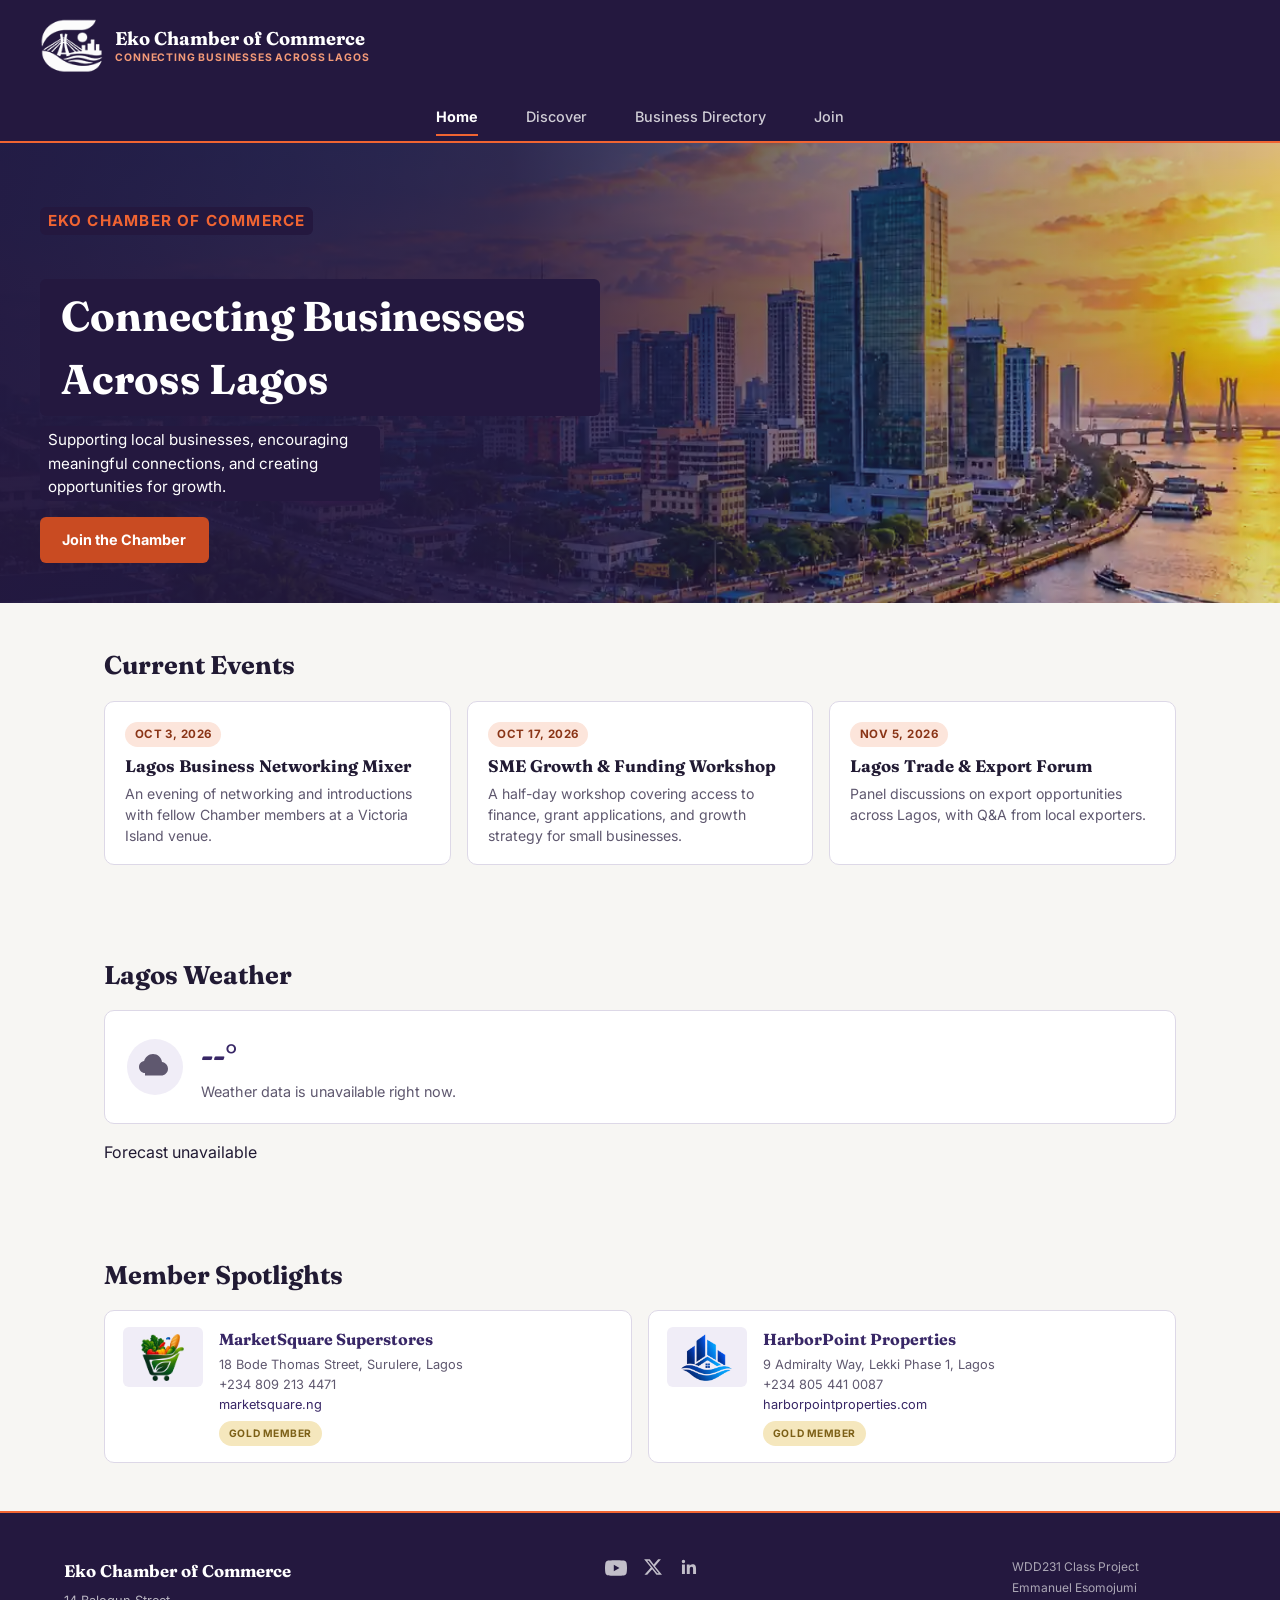
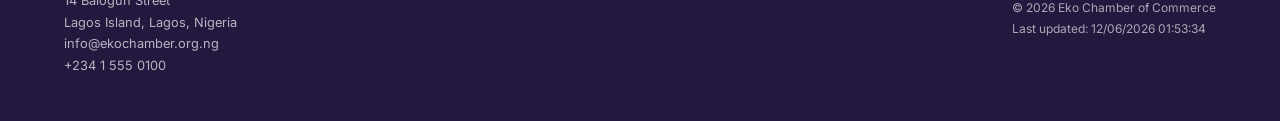
==== commit 500d7671: "weather placeholder introduced before live weather loads" ====
--- a/chamber/index.html
+++ b/chamber/index.html
@@ -110,7 +110,7 @@
         <section class="weather" aria-labelledby="weatherHeading">
             <h2 id="weatherHeading">Lagos Weather</h2>
             <div class="weather__current" id="weatherCurrent">
-                <img id="weatherIcon" class="weather__icon" src="" alt="" width="60" height="60">
+                <img id="weatherIcon" class="weather__icon" src="images/weather-placeholder.svg" alt="" width="60" height="60">
                 <div>
                     <p class="weather__temp" id="weatherTemp">--&deg;</p>
                     <p class="weather__desc" id="weatherDesc">Loading forecast&hellip;</p>
